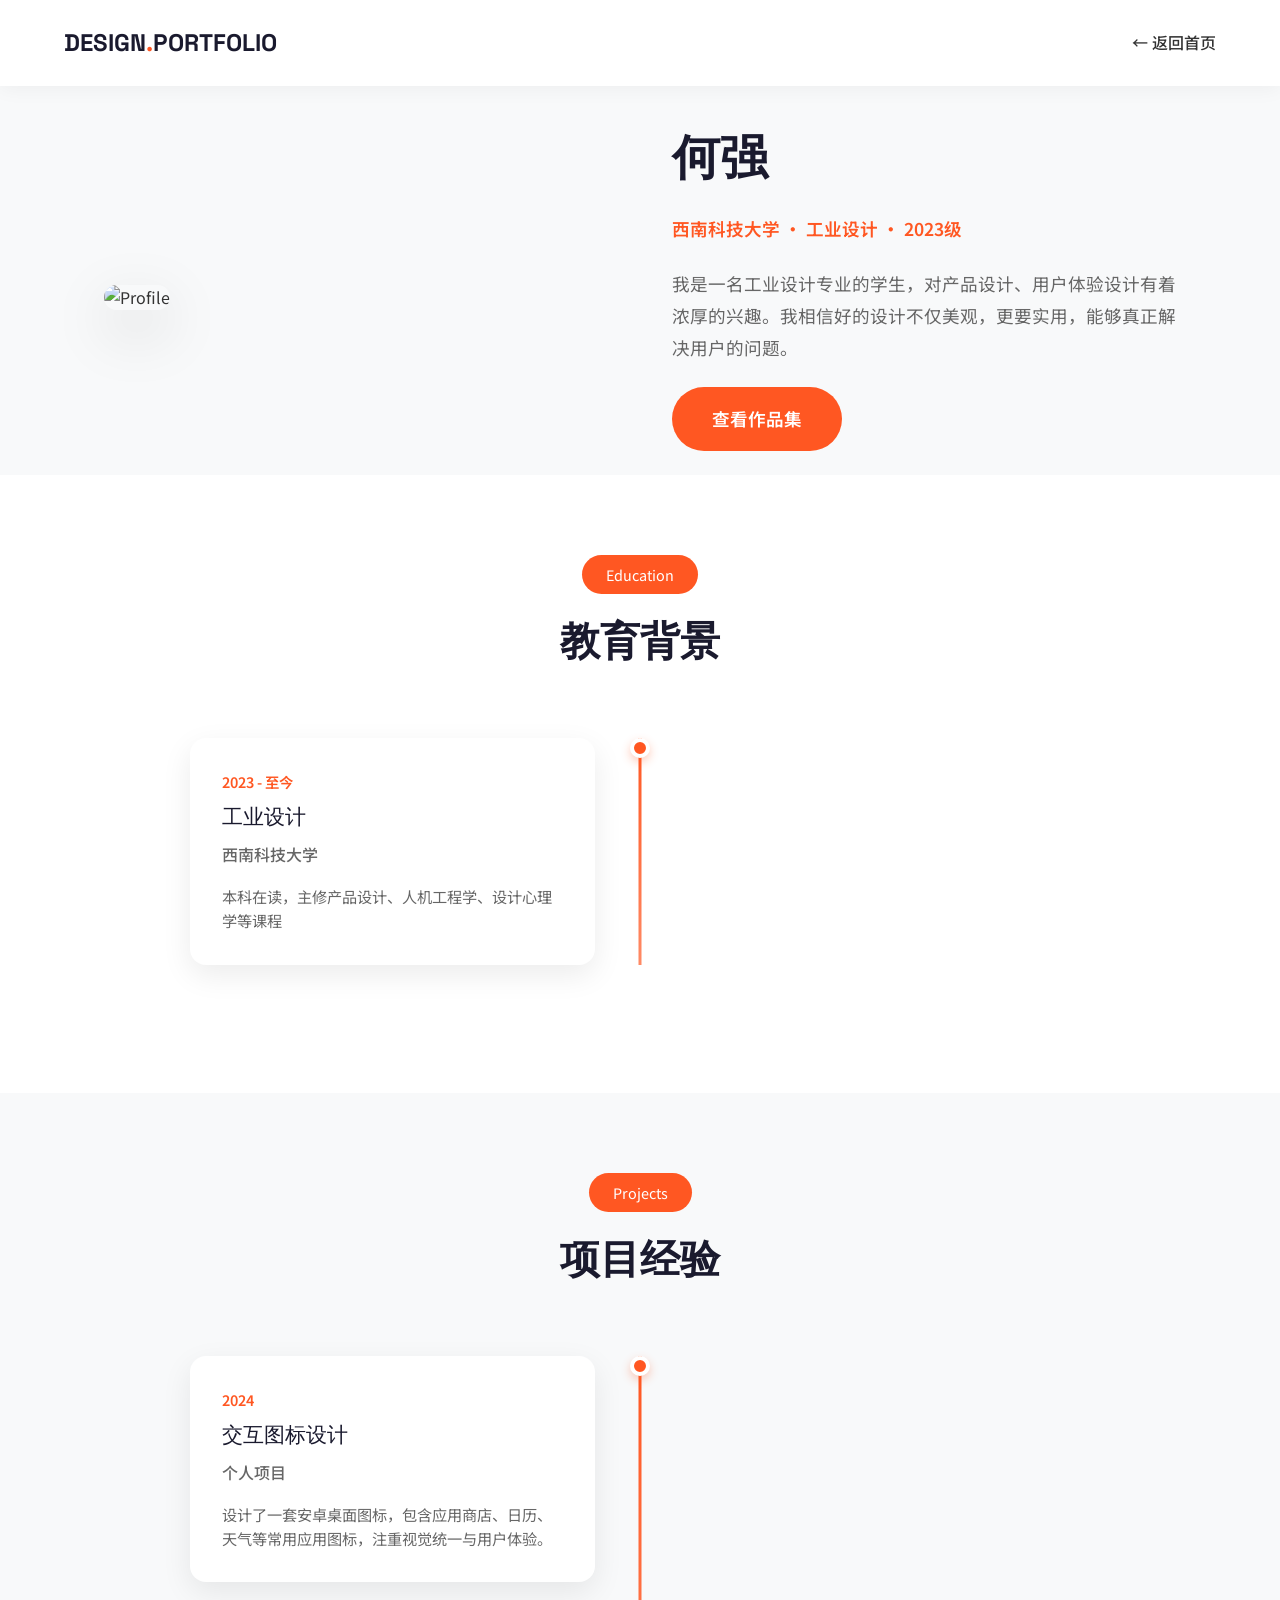
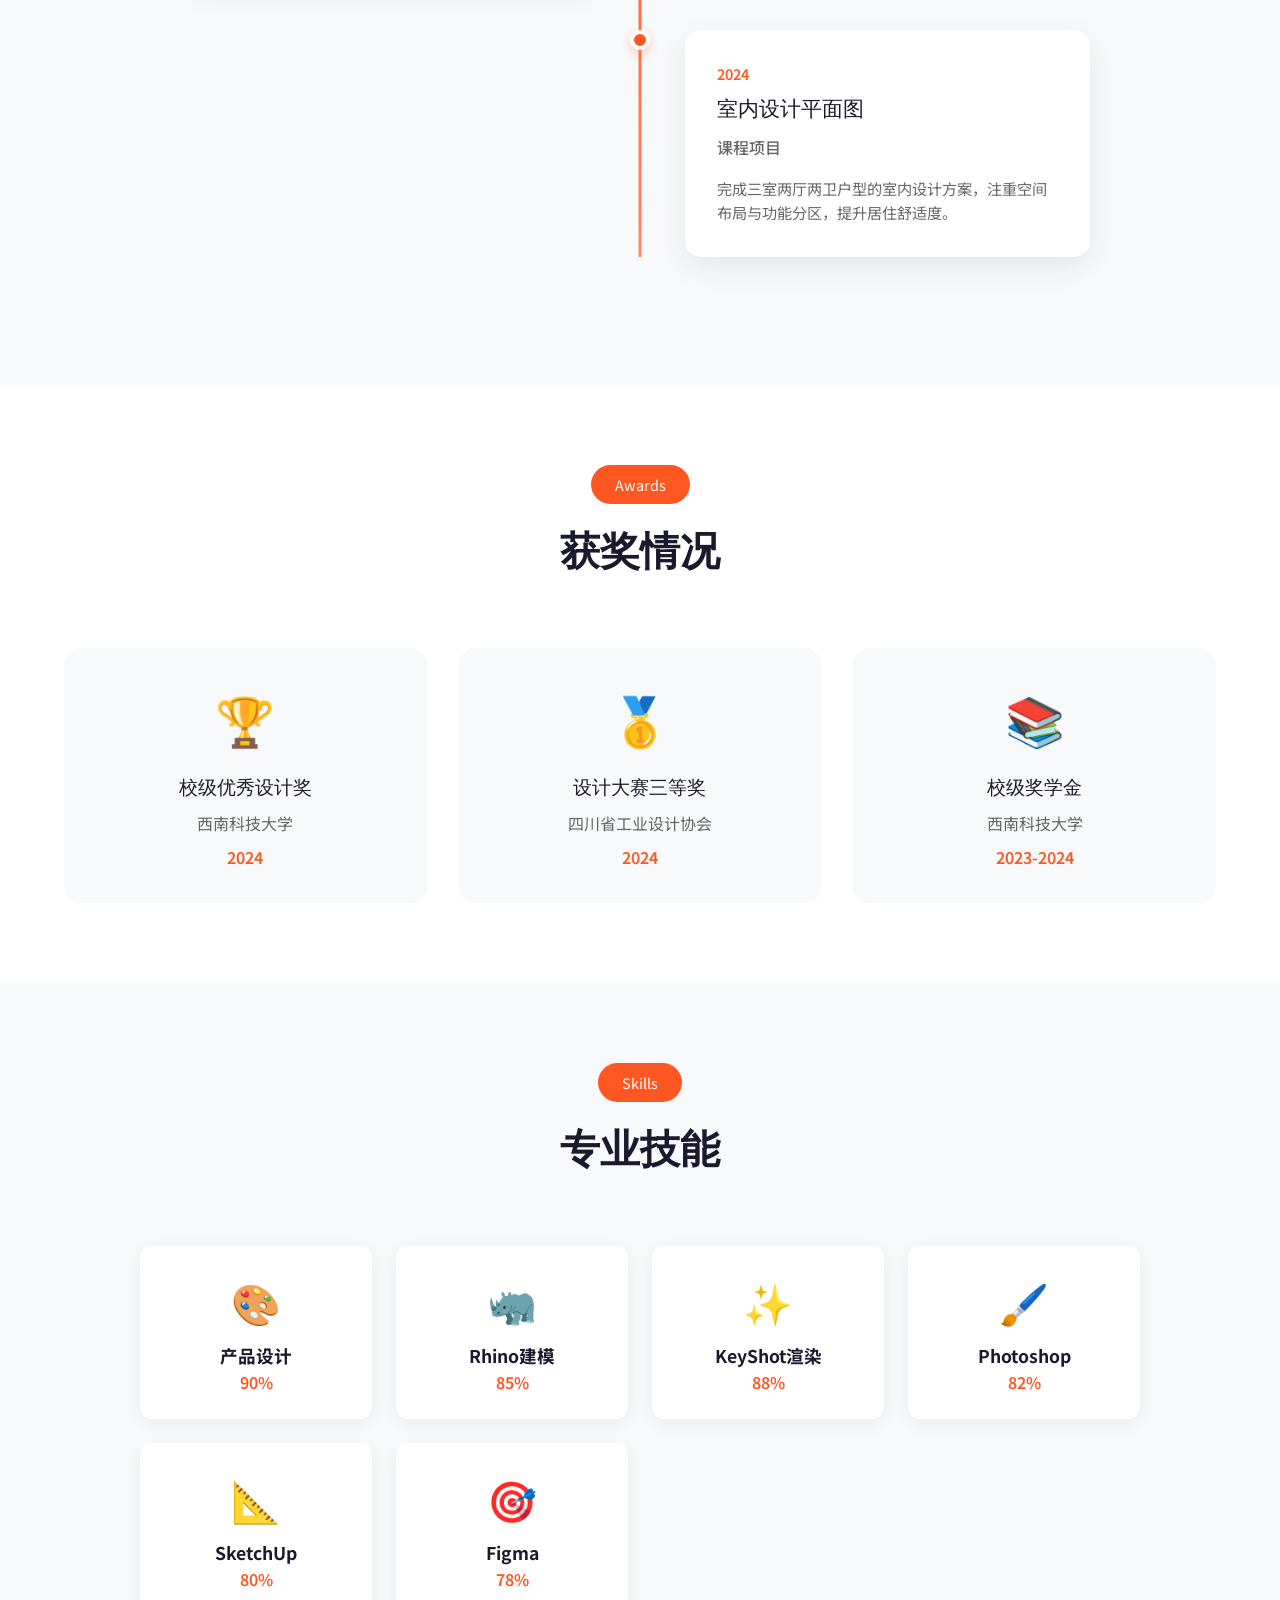
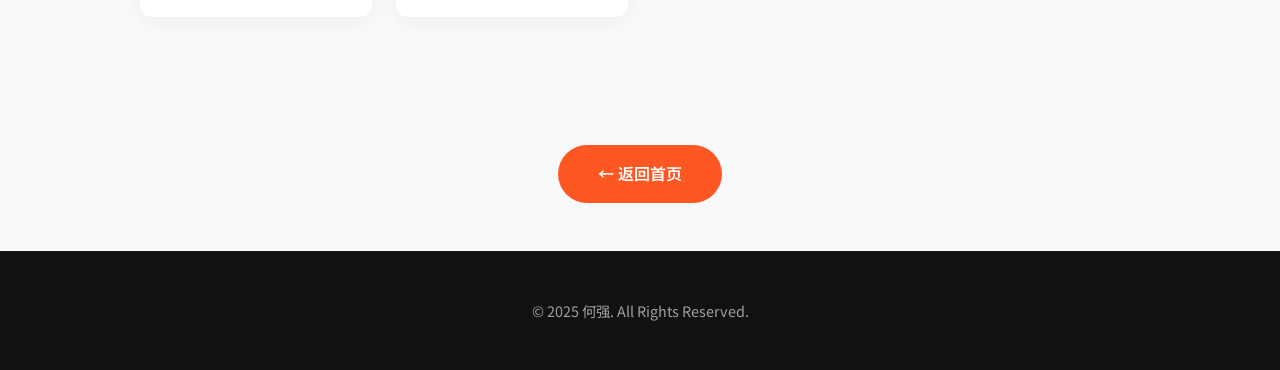
==== heqiang-portfolio/resume.html @ c8d2dbbe "Add files via upload" ====
<!DOCTYPE html>
<html lang="zh-CN">
<head>
    <meta charset="UTF-8">
    <meta name="viewport" content="width=device-width, initial-scale=1.0">
    <title>何强 - 个人简历</title>
    <link href="https://fonts.googleapis.com/css2?family=Noto+Sans+SC:wght@300;400;500;700&family=Space+Grotesk:wght@400;500;600;700&display=swap" rel="stylesheet">
    <style>
        :root{
            --primary:#1a1a2e;
            --secondary:#f8f9fa;
            --accent:#ff5722;
            --text:#333;
            --text-light:#666;
            --white:#fff;
            --border:#e0e0e0;
        }
        *{margin:0;padding:0;box-sizing:border-box;}
        html{scroll-behavior:smooth;}
        body{font-family:Noto Sans SC,sans-serif;color:var(--text);background:var(--white);line-height:1.6;}
        nav{position:fixed;top:0;left:0;right:0;background:rgba(255,255,255,0.98);backdrop-filter:blur(10px);padding:1.5rem 5%;display:flex;justify-content:space-between;align-items:center;z-index:1000;box-shadow:0 2px 20px rgba(0,0,0,0.05);}
        .logo{font-family:Space Grotesk,sans-serif;font-weight:700;font-size:1.5rem;color:var(--primary);}
        .logo span{color:var(--accent);}
        .nav-links{display:flex;gap:2rem;list-style:none;}
        .nav-links a{text-decoration:none;color:var(--text);font-weight:500;transition:color .3s ease;position:relative;}
        .nav-links a::after{content:"";position:absolute;bottom:-5px;left:0;width:0;height:2px;background:var(--accent);transition:width .3s ease;}
        .nav-links a:hover{color:var(--accent);}
        .nav-links a:hover::after{width:100%;}
        .btn{display:inline-block;padding:1rem 2.5rem;background:var(--accent);color:var(--white);text-decoration:none;border-radius:50px;font-weight:600;transition:all .3s ease;border:none;cursor:pointer;}
        .btn:hover{transform:translateY(-3px);box-shadow:0 10px 30px rgba(255,87,34,0.4);}
        .section{padding:5rem 5%;}
        .section-header{text-align:center;margin-bottom:4rem;}
        .section-tag{display:inline-block;background:var(--accent);color:var(--white);padding:.5rem 1.5rem;border-radius:50px;font-size:.9rem;margin-bottom:1rem;}
        .section-title{font-family:Space Grotesk,sans-serif;font-size:2.5rem;color:var(--primary);}
        .hero{padding-top:120px;background:var(--secondary);}
        .hero-content{max-width:1200px;margin:0 auto;padding:0 5%;display:grid;grid-template-columns:1fr 1fr;gap:4rem;align-items:center;}
        .hero-image img{width:100%;border-radius:20px;box-shadow:0 20px 60px rgba(0,0,0,0.15);}
        .hero-text h1{font-family:Space Grotesk,sans-serif;font-size:3rem;color:var(--primary);margin-bottom:1rem;}
        .hero-text p{color:var(--text-light);font-size:1.1rem;line-height:1.8;margin-bottom:1.5rem;}
        .timeline{max-width:900px;margin:0 auto;position:relative;}
        .timeline::before{content:"";position:absolute;left:50%;transform:translateX(-50%);width:3px;height:100%;background:linear-gradient(to bottom,var(--accent),#ff8a65);}
        .timeline-item{display:flex;margin-bottom:3rem;position:relative;}
        .timeline-item:nth-child(odd){flex-direction:row;}
        .timeline-item:nth-child(even){flex-direction:row-reverse;}
        .timeline-content{width:45%;padding:2rem;background:var(--white);border-radius:16px;box-shadow:0 10px 30px rgba(0,0,0,0.08);transition:all .3s ease;}
        .timeline-content:hover{transform:translateY(-5px);box-shadow:0 15px 40px rgba(0,0,0,0.12);}
        .timeline-dot{position:absolute;left:50%;transform:translateX(-50%);width:20px;height:20px;background:var(--accent);border-radius:50%;border:4px solid var(--white);box-shadow:0 4px 10px rgba(255,87,34,0.3);}
        .timeline-year{font-size:.9rem;color:var(--accent);font-weight:600;margin-bottom:.5rem;}
        .timeline-title{font-family:Space Grotesk,sans-serif;font-size:1.3rem;color:var(--primary);margin-bottom:.5rem;}
        .timeline-company{color:var(--text-light);font-weight:500;margin-bottom:1rem;}
        .timeline-desc{color:var(--text-light);font-size:.95rem;}
        .awards-grid{display:grid;grid-template-columns:repeat(auto-fit,minmax(280px,1fr));gap:2rem;max-width:1200px;margin:0 auto;}
        .award-card{padding:2rem;background:var(--secondary);border-radius:16px;text-align:center;transition:all .3s ease;}
        .award-card:hover{transform:translateY(-10px);box-shadow:0 15px 40px rgba(0,0,0,0.1);}
        .award-icon{font-size:3rem;margin-bottom:1rem;}
        .award-title{font-family:Space Grotesk,sans-serif;font-size:1.2rem;color:var(--primary);margin-bottom:.5rem;}
        .award-org{color:var(--text-light);margin-bottom:.5rem;}
        .award-year{color:var(--accent);font-weight:600;}
        .back-btn{text-align:center;padding:3rem 5%;background:var(--secondary);}
        footer{background:#111;color:rgba(255,255,255,0.6);padding:3rem 5%;text-align:center;}
        .copyright{font-size:.9rem;}
        @media (max-width:1024px){
            .hero-content{grid-template-columns:1fr;}
            .timeline::before{left:20px;}
            .timeline-item{flex-direction:row !important;}
            .timeline-content{width:calc(100% - 50px);margin-left:50px;}
            .timeline-dot{left:20px;}
        }
        @media (max-width:768px){
            .nav-links{display:none;}
            .section-title{font-size:2rem;}
        }
    </style>
</head>
<body>
    <nav>
        <div class="logo">DESIGN<span>.</span>PORTFOLIO</div>
        <ul class="nav-links">
            <li><a href="index.html">← 返回首页</a></li>
        </ul>
    </nav>
    
    <div class="hero">
        <div class="hero-content">
            <div class="hero-image">
                <img src="https://s3.bmp.ovh/2026/05/25/KSv9nEZB.jpg" alt="Profile">
            </div>
            <div class="hero-text">
                <h1>何强</h1>
                <p style="color:var(--accent);font-weight:600;">西南科技大学 · 工业设计 · 2023级</p>
                <p>我是一名工业设计专业的学生，对产品设计、用户体验设计有着浓厚的兴趣。我相信好的设计不仅美观，更要实用，能够真正解决用户的问题。</p>
                <p><a href="index.html#works" class="btn">查看作品集</a></p>
            </div>
        </div>
    </div>
    
    <div class="section">
        <div class="section-header">
            <span class="section-tag">Education</span>
            <h2 class="section-title">教育背景</h2>
        </div>
        <div class="timeline">
            <div class="timeline-item">
                <div class="timeline-content">
                    <div class="timeline-year">2023 - 至今</div>
                    <div class="timeline-title">工业设计</div>
                    <div class="timeline-company">西南科技大学</div>
                    <div class="timeline-desc">本科在读，主修产品设计、人机工程学、设计心理学等课程</div>
                </div>
                <div class="timeline-dot"></div>
            </div>
        </div>
    </div>
    
    <div class="section" style="background:var(--secondary);">
        <div class="section-header">
            <span class="section-tag">Projects</span>
            <h2 class="section-title">项目经验</h2>
        </div>
        <div class="timeline">
            <div class="timeline-item">
                <div class="timeline-content">
                    <div class="timeline-year">2024</div>
                    <div class="timeline-title">交互图标设计</div>
                    <div class="timeline-company">个人项目</div>
                    <div class="timeline-desc">设计了一套安卓桌面图标，包含应用商店、日历、天气等常用应用图标，注重视觉统一与用户体验。</div>
                </div>
                <div class="timeline-dot"></div>
            </div>
            <div class="timeline-item">
                <div class="timeline-content">
                    <div class="timeline-year">2024</div>
                    <div class="timeline-title">室内设计平面图</div>
                    <div class="timeline-company">课程项目</div>
                    <div class="timeline-desc">完成三室两厅两卫户型的室内设计方案，注重空间布局与功能分区，提升居住舒适度。</div>
                </div>
                <div class="timeline-dot"></div>
            </div>
        </div>
    </div>
    
    <div class="section">
        <div class="section-header">
            <span class="section-tag">Awards</span>
            <h2 class="section-title">获奖情况</h2>
        </div>
        <div class="awards-grid">
            <div class="award-card">
                <div class="award-icon">🏆</div>
                <div class="award-title">校级优秀设计奖</div>
                <div class="award-org">西南科技大学</div>
                <div class="award-year">2024</div>
            </div>
            <div class="award-card">
                <div class="award-icon">🥇</div>
                <div class="award-title">设计大赛三等奖</div>
                <div class="award-org">四川省工业设计协会</div>
                <div class="award-year">2024</div>
            </div>
            <div class="award-card">
                <div class="award-icon">📚</div>
                <div class="award-title">校级奖学金</div>
                <div class="award-org">西南科技大学</div>
                <div class="award-year">2023-2024</div>
            </div>
        </div>
    </div>
    
    <div class="section" style="background:var(--secondary);">
        <div class="section-header">
            <span class="section-tag">Skills</span>
            <h2 class="section-title">专业技能</h2>
        </div>
        <div style="display:grid;grid-template-columns:repeat(auto-fit,minmax(200px,1fr));gap:1.5rem;max-width:1000px;margin:0 auto;">
            <div style="padding:1.5rem;background:var(--white);border-radius:12px;text-align:center;box-shadow:0 5px 20px rgba(0,0,0,0.05);">
                <div style="font-size:2.5rem;margin-bottom:.5rem;">🎨</div>
                <h3 style="font-size:1.1rem;color:var(--primary);">产品设计</h3>
                <p style="color:var(--accent);font-weight:600;">90%</p>
            </div>
            <div style="padding:1.5rem;background:var(--white);border-radius:12px;text-align:center;box-shadow:0 5px 20px rgba(0,0,0,0.05);">
                <div style="font-size:2.5rem;margin-bottom:.5rem;">🦏</div>
                <h3 style="font-size:1.1rem;color:var(--primary);">Rhino建模</h3>
                <p style="color:var(--accent);font-weight:600;">85%</p>
            </div>
            <div style="padding:1.5rem;background:var(--white);border-radius:12px;text-align:center;box-shadow:0 5px 20px rgba(0,0,0,0.05);">
                <div style="font-size:2.5rem;margin-bottom:.5rem;">✨</div>
                <h3 style="font-size:1.1rem;color:var(--primary);">KeyShot渲染</h3>
                <p style="color:var(--accent);font-weight:600;">88%</p>
            </div>
            <div style="padding:1.5rem;background:var(--white);border-radius:12px;text-align:center;box-shadow:0 5px 20px rgba(0,0,0,0.05);">
                <div style="font-size:2.5rem;margin-bottom:.5rem;">🖌️</div>
                <h3 style="font-size:1.1rem;color:var(--primary);">Photoshop</h3>
                <p style="color:var(--accent);font-weight:600;">82%</p>
            </div>
            <div style="padding:1.5rem;background:var(--white);border-radius:12px;text-align:center;box-shadow:0 5px 20px rgba(0,0,0,0.05);">
                <div style="font-size:2.5rem;margin-bottom:.5rem;">📐</div>
                <h3 style="font-size:1.1rem;color:var(--primary);">SketchUp</h3>
                <p style="color:var(--accent);font-weight:600;">80%</p>
            </div>
            <div style="padding:1.5rem;background:var(--white);border-radius:12px;text-align:center;box-shadow:0 5px 20px rgba(0,0,0,0.05);">
                <div style="font-size:2.5rem;margin-bottom:.5rem;">🎯</div>
                <h3 style="font-size:1.1rem;color:var(--primary);">Figma</h3>
                <p style="color:var(--accent);font-weight:600;">78%</p>
            </div>
        </div>
    </div>
    
    <div class="back-btn">
        <a href="index.html" class="btn">← 返回首页</a>
    </div>
    
    <footer>
        <div class="copyright">© 2025 何强. All Rights Reserved.</div>
    </footer>
</body>
</html>
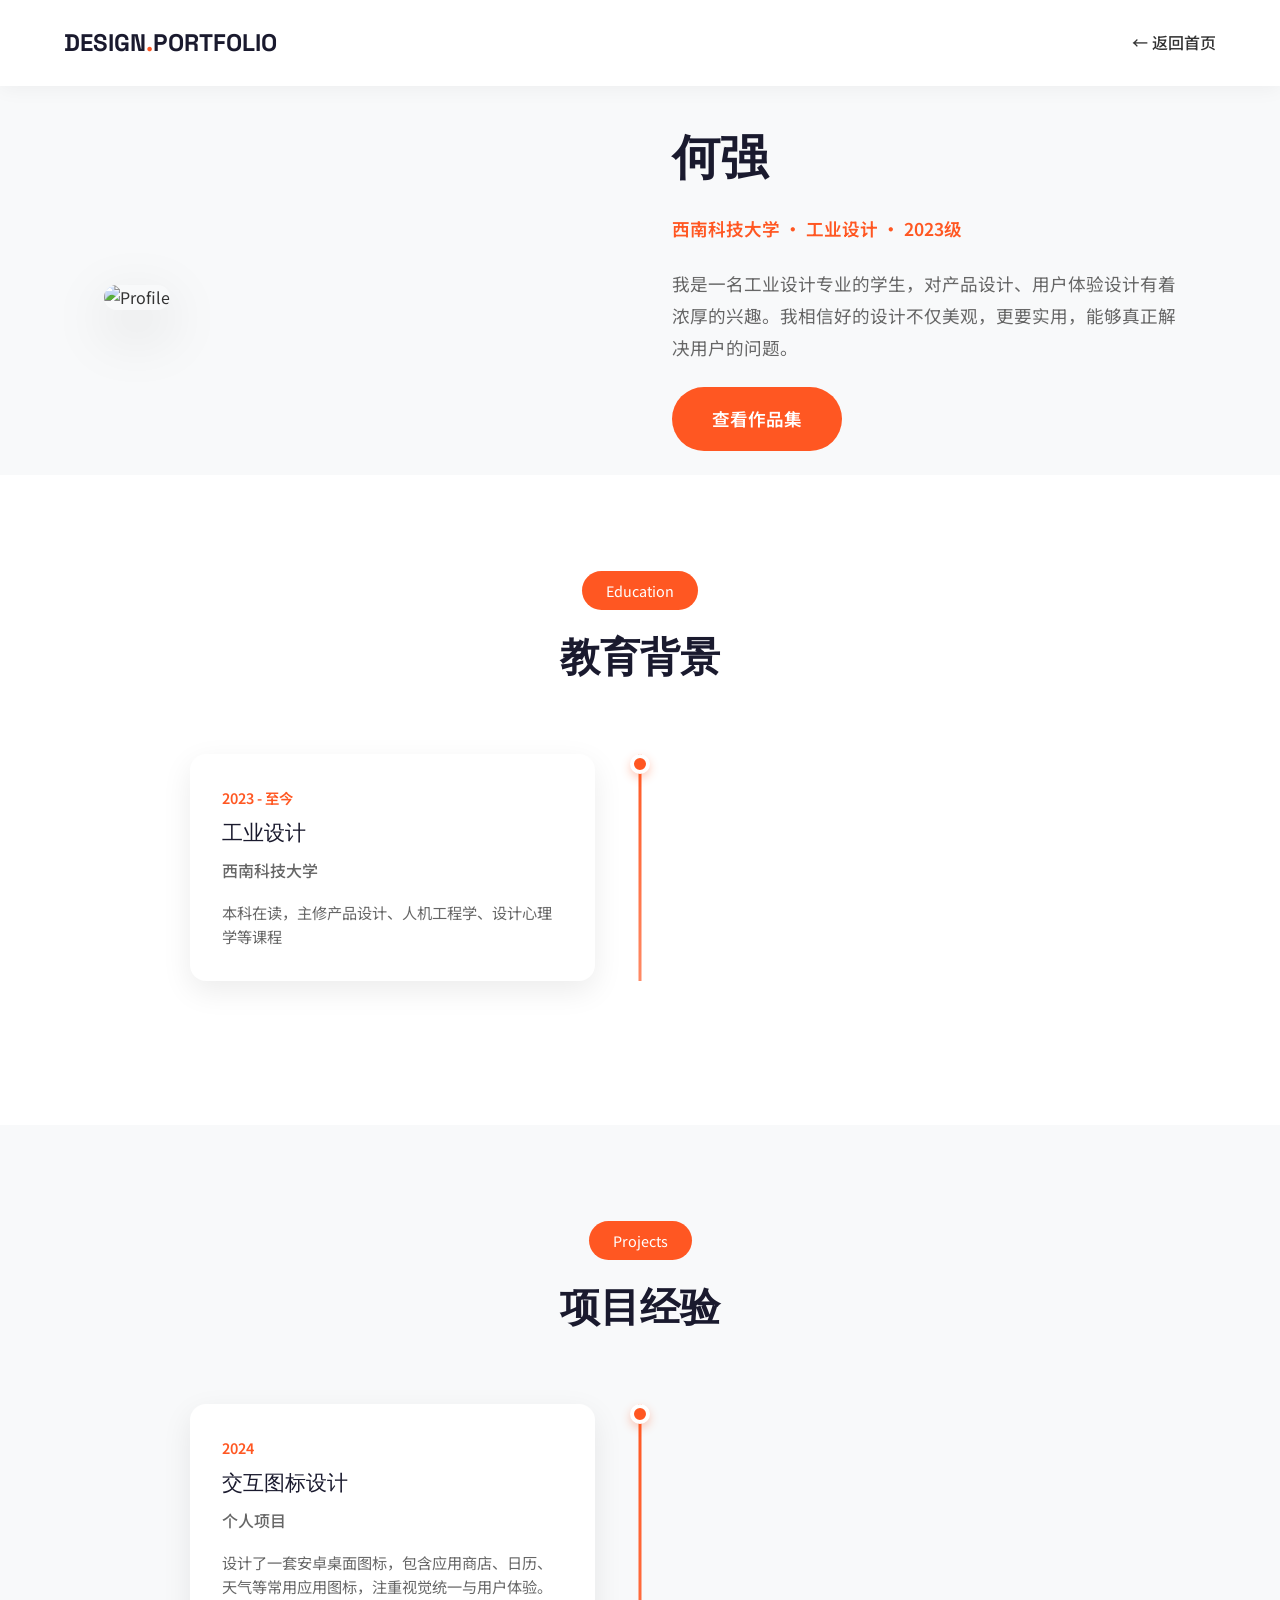
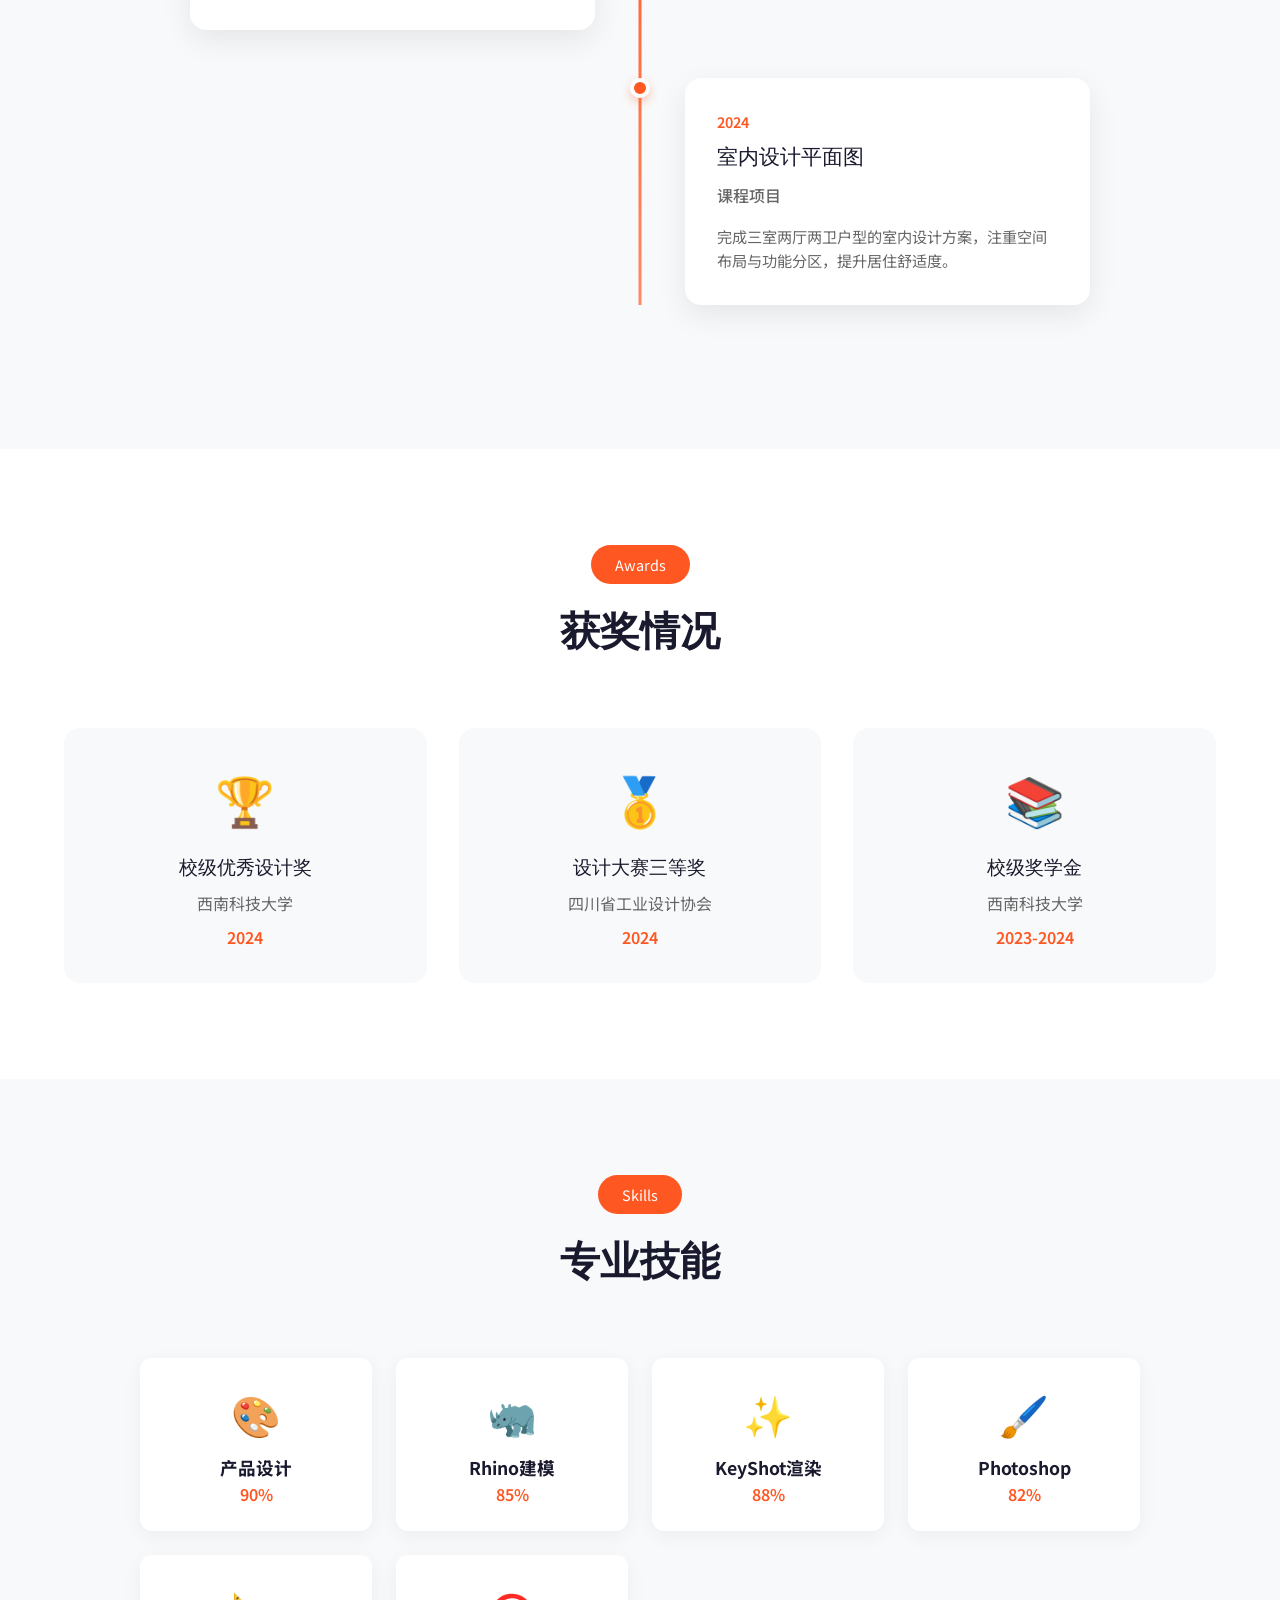
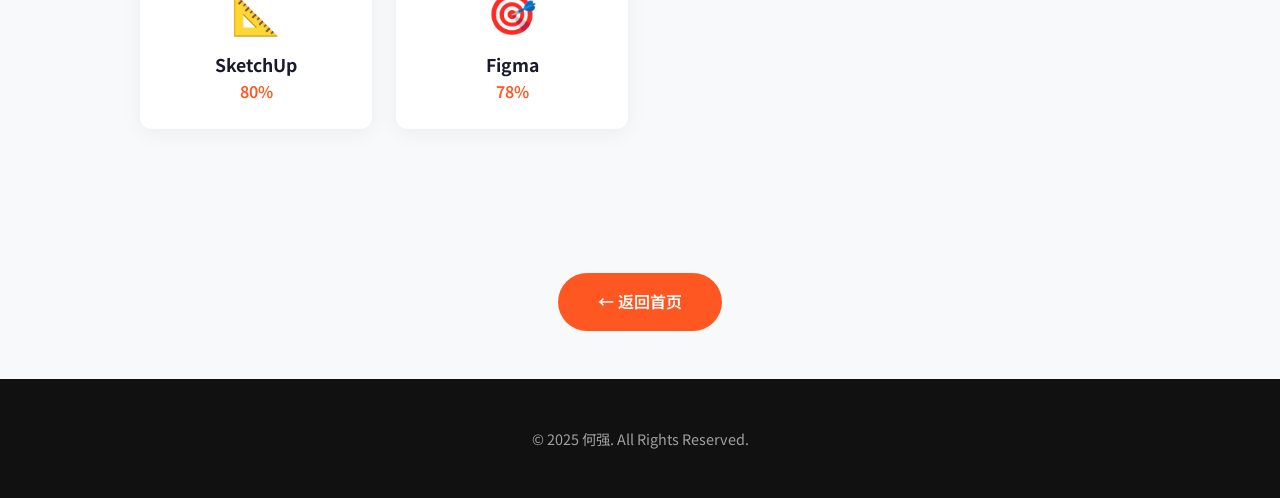
==== commit 896753d9: "Add files via upload" ====
--- a/heqiang-portfolio/resume.html
+++ b/heqiang-portfolio/resume.html
@@ -5,72 +5,7 @@
     <meta name="viewport" content="width=device-width, initial-scale=1.0">
     <title>何强 - 个人简历</title>
     <link href="https://fonts.googleapis.com/css2?family=Noto+Sans+SC:wght@300;400;500;700&family=Space+Grotesk:wght@400;500;600;700&display=swap" rel="stylesheet">
-    <style>
-        :root{
-            --primary:#1a1a2e;
-            --secondary:#f8f9fa;
-            --accent:#ff5722;
-            --text:#333;
-            --text-light:#666;
-            --white:#fff;
-            --border:#e0e0e0;
-        }
-        *{margin:0;padding:0;box-sizing:border-box;}
-        html{scroll-behavior:smooth;}
-        body{font-family:Noto Sans SC,sans-serif;color:var(--text);background:var(--white);line-height:1.6;}
-        nav{position:fixed;top:0;left:0;right:0;background:rgba(255,255,255,0.98);backdrop-filter:blur(10px);padding:1.5rem 5%;display:flex;justify-content:space-between;align-items:center;z-index:1000;box-shadow:0 2px 20px rgba(0,0,0,0.05);}
-        .logo{font-family:Space Grotesk,sans-serif;font-weight:700;font-size:1.5rem;color:var(--primary);}
-        .logo span{color:var(--accent);}
-        .nav-links{display:flex;gap:2rem;list-style:none;}
-        .nav-links a{text-decoration:none;color:var(--text);font-weight:500;transition:color .3s ease;position:relative;}
-        .nav-links a::after{content:"";position:absolute;bottom:-5px;left:0;width:0;height:2px;background:var(--accent);transition:width .3s ease;}
-        .nav-links a:hover{color:var(--accent);}
-        .nav-links a:hover::after{width:100%;}
-        .btn{display:inline-block;padding:1rem 2.5rem;background:var(--accent);color:var(--white);text-decoration:none;border-radius:50px;font-weight:600;transition:all .3s ease;border:none;cursor:pointer;}
-        .btn:hover{transform:translateY(-3px);box-shadow:0 10px 30px rgba(255,87,34,0.4);}
-        .section{padding:5rem 5%;}
-        .section-header{text-align:center;margin-bottom:4rem;}
-        .section-tag{display:inline-block;background:var(--accent);color:var(--white);padding:.5rem 1.5rem;border-radius:50px;font-size:.9rem;margin-bottom:1rem;}
-        .section-title{font-family:Space Grotesk,sans-serif;font-size:2.5rem;color:var(--primary);}
-        .hero{padding-top:120px;background:var(--secondary);}
-        .hero-content{max-width:1200px;margin:0 auto;padding:0 5%;display:grid;grid-template-columns:1fr 1fr;gap:4rem;align-items:center;}
-        .hero-image img{width:100%;border-radius:20px;box-shadow:0 20px 60px rgba(0,0,0,0.15);}
-        .hero-text h1{font-family:Space Grotesk,sans-serif;font-size:3rem;color:var(--primary);margin-bottom:1rem;}
-        .hero-text p{color:var(--text-light);font-size:1.1rem;line-height:1.8;margin-bottom:1.5rem;}
-        .timeline{max-width:900px;margin:0 auto;position:relative;}
-        .timeline::before{content:"";position:absolute;left:50%;transform:translateX(-50%);width:3px;height:100%;background:linear-gradient(to bottom,var(--accent),#ff8a65);}
-        .timeline-item{display:flex;margin-bottom:3rem;position:relative;}
-        .timeline-item:nth-child(odd){flex-direction:row;}
-        .timeline-item:nth-child(even){flex-direction:row-reverse;}
-        .timeline-content{width:45%;padding:2rem;background:var(--white);border-radius:16px;box-shadow:0 10px 30px rgba(0,0,0,0.08);transition:all .3s ease;}
-        .timeline-content:hover{transform:translateY(-5px);box-shadow:0 15px 40px rgba(0,0,0,0.12);}
-        .timeline-dot{position:absolute;left:50%;transform:translateX(-50%);width:20px;height:20px;background:var(--accent);border-radius:50%;border:4px solid var(--white);box-shadow:0 4px 10px rgba(255,87,34,0.3);}
-        .timeline-year{font-size:.9rem;color:var(--accent);font-weight:600;margin-bottom:.5rem;}
-        .timeline-title{font-family:Space Grotesk,sans-serif;font-size:1.3rem;color:var(--primary);margin-bottom:.5rem;}
-        .timeline-company{color:var(--text-light);font-weight:500;margin-bottom:1rem;}
-        .timeline-desc{color:var(--text-light);font-size:.95rem;}
-        .awards-grid{display:grid;grid-template-columns:repeat(auto-fit,minmax(280px,1fr));gap:2rem;max-width:1200px;margin:0 auto;}
-        .award-card{padding:2rem;background:var(--secondary);border-radius:16px;text-align:center;transition:all .3s ease;}
-        .award-card:hover{transform:translateY(-10px);box-shadow:0 15px 40px rgba(0,0,0,0.1);}
-        .award-icon{font-size:3rem;margin-bottom:1rem;}
-        .award-title{font-family:Space Grotesk,sans-serif;font-size:1.2rem;color:var(--primary);margin-bottom:.5rem;}
-        .award-org{color:var(--text-light);margin-bottom:.5rem;}
-        .award-year{color:var(--accent);font-weight:600;}
-        .back-btn{text-align:center;padding:3rem 5%;background:var(--secondary);}
-        footer{background:#111;color:rgba(255,255,255,0.6);padding:3rem 5%;text-align:center;}
-        .copyright{font-size:.9rem;}
-        @media (max-width:1024px){
-            .hero-content{grid-template-columns:1fr;}
-            .timeline::before{left:20px;}
-            .timeline-item{flex-direction:row !important;}
-            .timeline-content{width:calc(100% - 50px);margin-left:50px;}
-            .timeline-dot{left:20px;}
-        }
-        @media (max-width:768px){
-            .nav-links{display:none;}
-            .section-title{font-size:2rem;}
-        }
-    </style>
+    <link rel="stylesheet" href="css/style.css">
 </head>
 <body>
     <nav>
--- a/heqiang-portfolio/css/style.css
+++ b/heqiang-portfolio/css/style.css
@@ -0,0 +1,125 @@
+:root{
+    --primary:#1a1a2e;
+    --secondary:#f8f9fa;
+    --accent:#ff5722;
+    --text:#333;
+    --text-light:#666;
+    --white:#fff;
+    --border:#e0e0e0;
+}
+*{margin:0;padding:0;box-sizing:border-box;}
+html{scroll-behavior:smooth;}
+body{font-family:Noto Sans SC,sans-serif;color:var(--text);background:var(--white);line-height:1.6;}
+nav{position:fixed;top:0;left:0;right:0;background:rgba(255,255,255,0.98);backdrop-filter:blur(10px);padding:1.5rem 5%;display:flex;justify-content:space-between;align-items:center;z-index:1000;box-shadow:0 2px 20px rgba(0,0,0,0.05);}
+.logo{font-family:Space Grotesk,sans-serif;font-weight:700;font-size:1.5rem;color:var(--primary);}
+.logo span{color:var(--accent);}
+.nav-links{display:flex;gap:2rem;list-style:none;}
+.nav-links a{text-decoration:none;color:var(--text);font-weight:500;transition:color .3s ease;position:relative;}
+.nav-links a::after{content:"";position:absolute;bottom:-5px;left:0;width:0;height:2px;background:var(--accent);transition:width .3s ease;}
+.nav-links a:hover{color:var(--accent);}
+.nav-links a:hover::after{width:100%;}
+.btn{display:inline-block;padding:1rem 2.5rem;background:var(--accent);color:var(--white);text-decoration:none;border-radius:50px;font-weight:600;transition:all .3s ease;border:none;cursor:pointer;}
+.btn:hover{transform:translateY(-3px);box-shadow:0 10px 30px rgba(255,87,34,0.4);}
+section,.section{padding:6rem 5%;}
+.section-header{text-align:center;margin-bottom:4rem;}
+.section-tag{display:inline-block;background:var(--accent);color:var(--white);padding:.5rem 1.5rem;border-radius:50px;font-size:.9rem;margin-bottom:1rem;}
+.section-title{font-family:Space Grotesk,sans-serif;font-size:2.5rem;font-weight:700;color:var(--primary);}
+.about{background:var(--secondary);}
+.about-grid{display:grid;grid-template-columns:1fr 1fr;gap:4rem;align-items:center;max-width:1200px;margin:0 auto;}
+.about-text p{font-size:1.1rem;color:var(--text-light);margin-bottom:1.5rem;line-height:1.8;}
+.about-image img{width:100%;border-radius:20px;box-shadow:0 20px 60px rgba(0,0,0,0.15);transition:transform .5s ease;}
+.about-image:hover img{transform:scale(1.02);}
+.skills-grid{display:grid;grid-template-columns:repeat(3,1fr);gap:2rem;max-width:1200px;margin:0 auto;}
+.skill-card{background:var(--secondary);padding:2.5rem;border-radius:16px;text-align:center;transition:all .3s ease;cursor:pointer;}
+.skill-card:hover{transform:translateY(-10px);box-shadow:0 20px 40px rgba(0,0,0,0.1);}
+.skill-icon{font-size:3rem;margin-bottom:1rem;transition:transform .3s ease;}
+.skill-card:hover .skill-icon{transform:scale(1.2);}
+.skill-title{font-weight:600;margin-bottom:1rem;color:var(--primary);}
+.skill-bar{height:8px;background:var(--border);border-radius:4px;overflow:hidden;}
+.skill-progress{height:100%;background:linear-gradient(90deg,var(--accent) 0%,#ff8a65 100%);border-radius:4px;width:0;transition:width 1s ease;}
+.works{background:var(--secondary);}
+.works-grid{display:grid;grid-template-columns:repeat(2,1fr);gap:2rem;max-width:1200px;margin:0 auto;}
+.work-card{background:var(--white);border-radius:16px;overflow:hidden;box-shadow:0 10px 30px rgba(0,0,0,0.08);transition:all .3s ease;}
+.work-card:hover{transform:translateY(-10px);box-shadow:0 20px 50px rgba(0,0,0,0.15);}
+.work-image{position:relative;height:250px;overflow:hidden;}
+.work-image img{width:100%;height:100%;object-fit:cover;transition:transform .5s ease;}
+.work-card:hover .work-image img{transform:scale(1.1);}
+.work-overlay{position:absolute;top:0;left:0;width:100%;height:100%;background:rgba(255,87,34,0.9);display:flex;align-items:center;justify-content:center;opacity:0;transition:opacity .3s ease;}
+.work-card:hover .work-overlay{opacity:1;}
+.work-overlay span{color:var(--white);font-weight:600;font-size:1.1rem;}
+.work-info{padding:1.5rem;}
+.work-category{color:var(--accent);font-size:.85rem;font-weight:600;text-transform:uppercase;letter-spacing:1px;margin-bottom:.5rem;}
+.work-title{font-family:Space Grotesk,sans-serif;font-size:1.3rem;margin-bottom:.5rem;color:var(--primary);}
+.work-desc{color:var(--text-light);font-size:.95rem;}
+.contact{background:var(--primary);color:var(--white);}
+.contact .section-title{color:var(--white);}
+.contact-content{max-width:800px;margin:0 auto;}
+.contact-item{display:flex;align-items:center;margin-bottom:1.5rem;padding:1rem;background:rgba(255,255,255,0.05);border-radius:8px;transition:all .3s ease;}
+.contact-item:hover{background:rgba(255,255,255,0.1);transform:translateX(10px);}
+.contact-icon{width:50px;height:50px;background:rgba(255,87,34,0.2);display:flex;align-items:center;justify-content:center;margin-right:1rem;font-size:1.2rem;border-radius:8px;transition:all .3s ease;}
+.contact-item:hover .contact-icon{background:var(--accent);transform:scale(1.1);}
+.contact-text{color:rgba(255,255,255,0.9);}
+.contact-text strong{display:block;margin-bottom:.3rem;}
+footer{background:#111;color:rgba(255,255,255,0.6);padding:3rem 5%;text-align:center;}
+.copyright{font-size:.9rem;}
+.banner-container{position:relative;height:100vh;overflow:hidden;}
+.banner-slide{position:absolute;top:0;left:0;width:100%;height:100%;opacity:0;transition:opacity 1s ease;display:flex;align-items:center;justify-content:center;}
+.banner-slide.active{opacity:1;}
+.banner-slide img{position:absolute;top:0;left:0;width:100%;height:100%;object-fit:cover;}
+.banner-overlay{position:absolute;top:0;left:0;width:100%;height:100%;background:linear-gradient(135deg,rgba(26,26,46,0.85) 0%,rgba(118,75,162,0.75) 100%);}
+.banner-content{position:relative;z-index:1;color:white;text-align:center;padding:0 5%;animation:fadeInUp .8s ease;}
+@keyframes fadeInUp{from{opacity:0;transform:translateY(30px);}to{opacity:1;transform:translateY(0);}}
+.banner-content h1{font-family:Space Grotesk,sans-serif;font-size:4rem;margin-bottom:1rem;}
+.banner-content h2{font-size:2rem;margin-bottom:.5rem;opacity:.9;}
+.banner-content p{font-size:1.3rem;opacity:.8;margin-bottom:2rem;}
+.banner-dots{position:absolute;bottom:2rem;left:50%;transform:translateX(-50%);display:flex;gap:.8rem;z-index:10;}
+.banner-dot{width:12px;height:12px;border-radius:50%;background:rgba(255,255,255,0.5);cursor:pointer;transition:all .3s ease;}
+.banner-dot.active{background:white;transform:scale(1.3);}
+.banner-arrows{position:absolute;top:50%;transform:translateY(-50%);width:100%;display:flex;justify-content:space-between;padding:0 2rem;z-index:10;}
+.banner-arrow{width:50px;height:50px;background:rgba(255,255,255,0.2);border:none;border-radius:50%;color:white;font-size:1.5rem;cursor:pointer;transition:all .3s ease;}
+.banner-arrow:hover{background:var(--accent);transform:scale(1.1);}
+.hero{padding-top:120px;background:var(--secondary);}
+.hero-content{max-width:1200px;margin:0 auto;padding:0 5%;display:grid;grid-template-columns:1fr 1fr;gap:4rem;align-items:center;}
+.hero-image img{width:100%;border-radius:20px;box-shadow:0 20px 60px rgba(0,0,0,0.15);}
+.hero-text h1{font-family:Space Grotesk,sans-serif;font-size:3rem;color:var(--primary);margin-bottom:1rem;}
+.hero-text p{color:var(--text-light);font-size:1.1rem;line-height:1.8;margin-bottom:1.5rem;}
+.timeline{max-width:900px;margin:0 auto;position:relative;}
+.timeline::before{content:"";position:absolute;left:50%;transform:translateX(-50%);width:3px;height:100%;background:linear-gradient(to bottom,var(--accent),#ff8a65);}
+.timeline-item{display:flex;margin-bottom:3rem;position:relative;}
+.timeline-item:nth-child(odd){flex-direction:row;}
+.timeline-item:nth-child(even){flex-direction:row-reverse;}
+.timeline-content{width:45%;padding:2rem;background:var(--white);border-radius:16px;box-shadow:0 10px 30px rgba(0,0,0,0.08);transition:all .3s ease;}
+.timeline-content:hover{transform:translateY(-5px);box-shadow:0 15px 40px rgba(0,0,0,0.12);}
+.timeline-dot{position:absolute;left:50%;transform:translateX(-50%);width:20px;height:20px;background:var(--accent);border-radius:50%;border:4px solid var(--white);box-shadow:0 4px 10px rgba(255,87,34,0.3);}
+.timeline-year{font-size:.9rem;color:var(--accent);font-weight:600;margin-bottom:.5rem;}
+.timeline-title{font-family:Space Grotesk,sans-serif;font-size:1.3rem;color:var(--primary);margin-bottom:.5rem;}
+.timeline-company{color:var(--text-light);font-weight:500;margin-bottom:1rem;}
+.timeline-desc{color:var(--text-light);font-size:.95rem;}
+.awards-grid{display:grid;grid-template-columns:repeat(auto-fit,minmax(280px,1fr));gap:2rem;max-width:1200px;margin:0 auto;}
+.award-card{padding:2rem;background:var(--secondary);border-radius:16px;text-align:center;transition:all .3s ease;}
+.award-card:hover{transform:translateY(-10px);box-shadow:0 15px 40px rgba(0,0,0,0.1);}
+.award-icon{font-size:3rem;margin-bottom:1rem;}
+.award-title{font-family:Space Grotesk,sans-serif;font-size:1.2rem;color:var(--primary);margin-bottom:.5rem;}
+.award-org{color:var(--text-light);margin-bottom:.5rem;}
+.award-year{color:var(--accent);font-weight:600;}
+.back-btn{text-align:center;padding:3rem 5%;background:var(--secondary);}
+.content-section{max-width:900px;margin:0 auto;}
+.content-section p{font-size:1.1rem;color:var(--text);line-height:2;margin-bottom:2rem;}
+.gallery{display:grid;grid-template-columns:repeat(auto-fit,minmax(300px,1fr));gap:2rem;max-width:1200px;margin:0 auto;}
+.gallery-item{border-radius:12px;overflow:hidden;box-shadow:0 10px 30px rgba(0,0,0,0.08);transition:transform .3s ease;}
+.gallery-item:hover{transform:scale(1.02);}
+.gallery-item img{width:100%;height:300px;object-fit:cover;}
+.hero-text .category{display:inline-block;background:var(--accent);color:var(--white);padding:.5rem 1.5rem;border-radius:50px;margin-bottom:1rem;}
+@media (max-width:1024px){
+    .about-grid,.skills-grid,.works-grid,.hero-content,.gallery{grid-template-columns:1fr;}
+    .timeline::before{left:20px;}
+    .timeline-item{flex-direction:row !important;}
+    .timeline-content{width:calc(100% - 50px);margin-left:50px;}
+    .timeline-dot{left:20px;}
+    .hero-text h1{font-size:2rem;}
+}
+@media (max-width:768px){
+    .nav-links{display:none;}
+    .banner-content h1{font-size:2.5rem;}
+    .section-title{font-size:2rem;}
+}
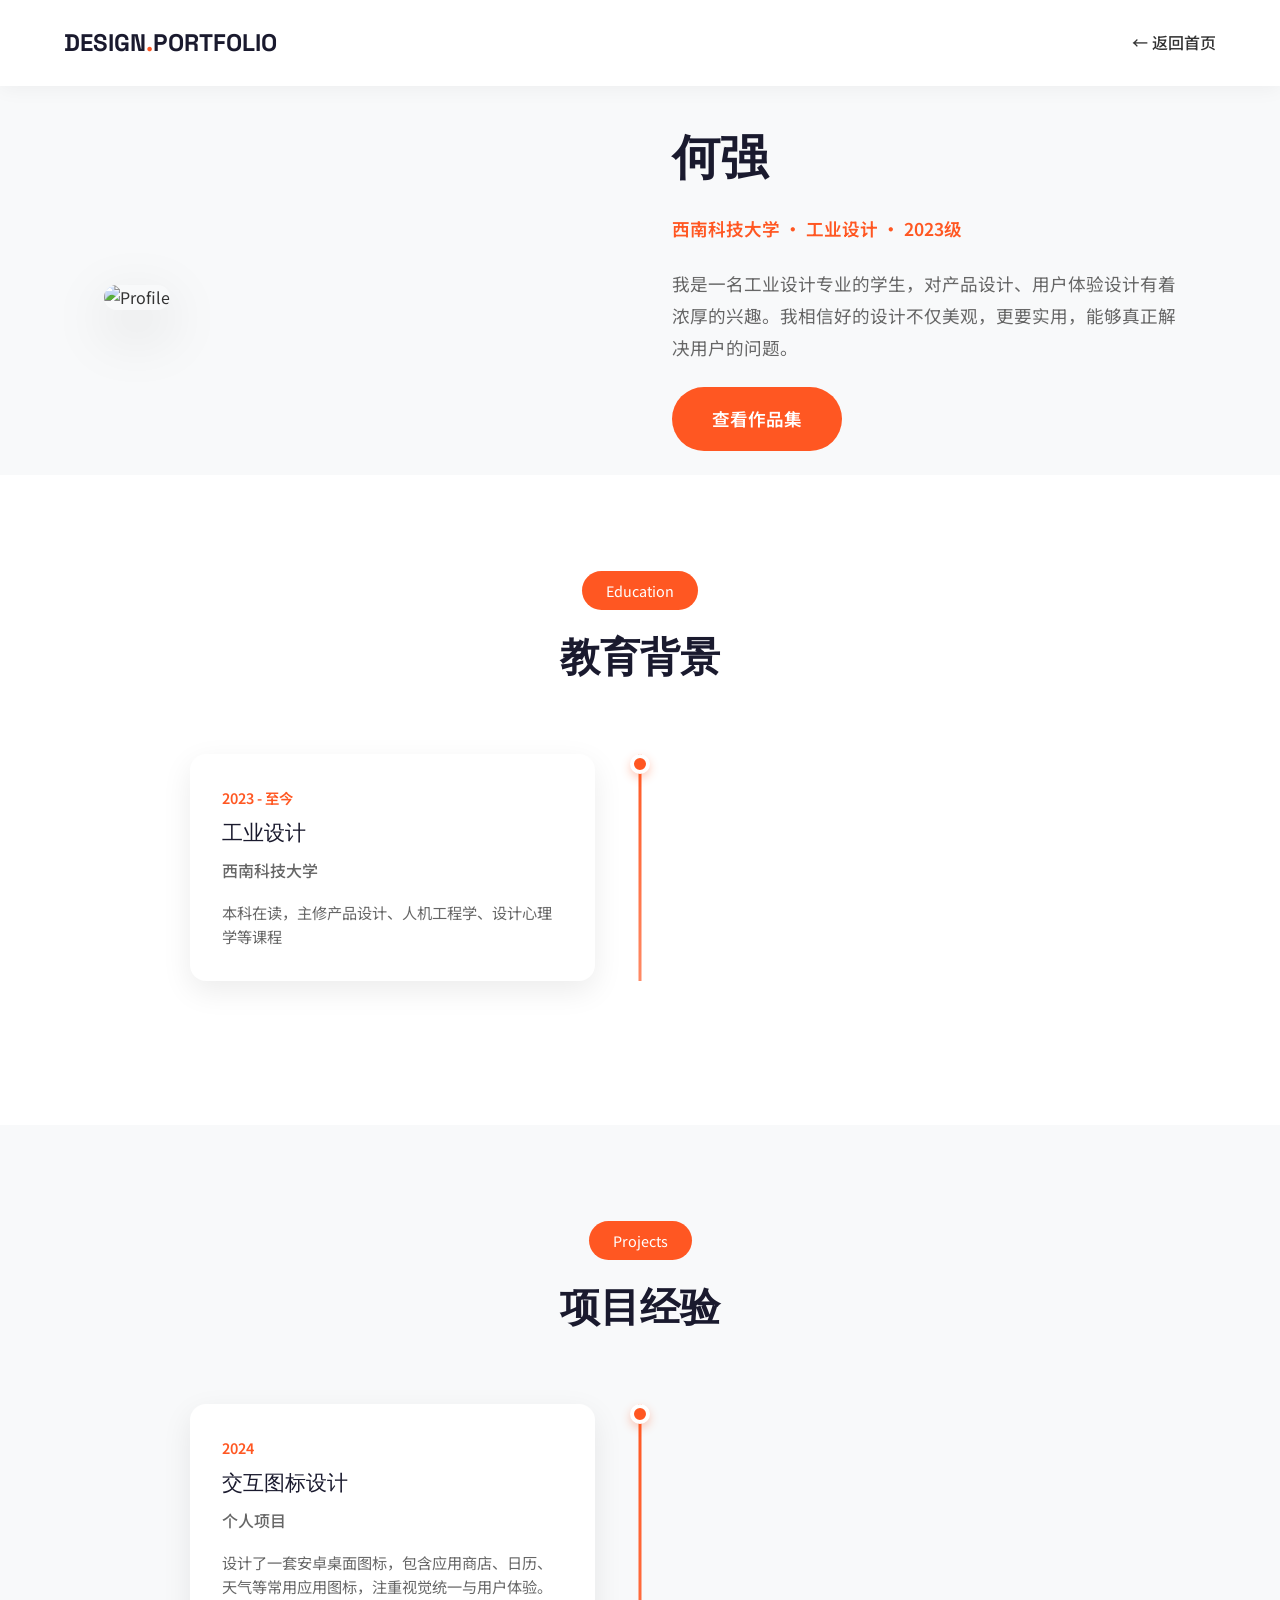
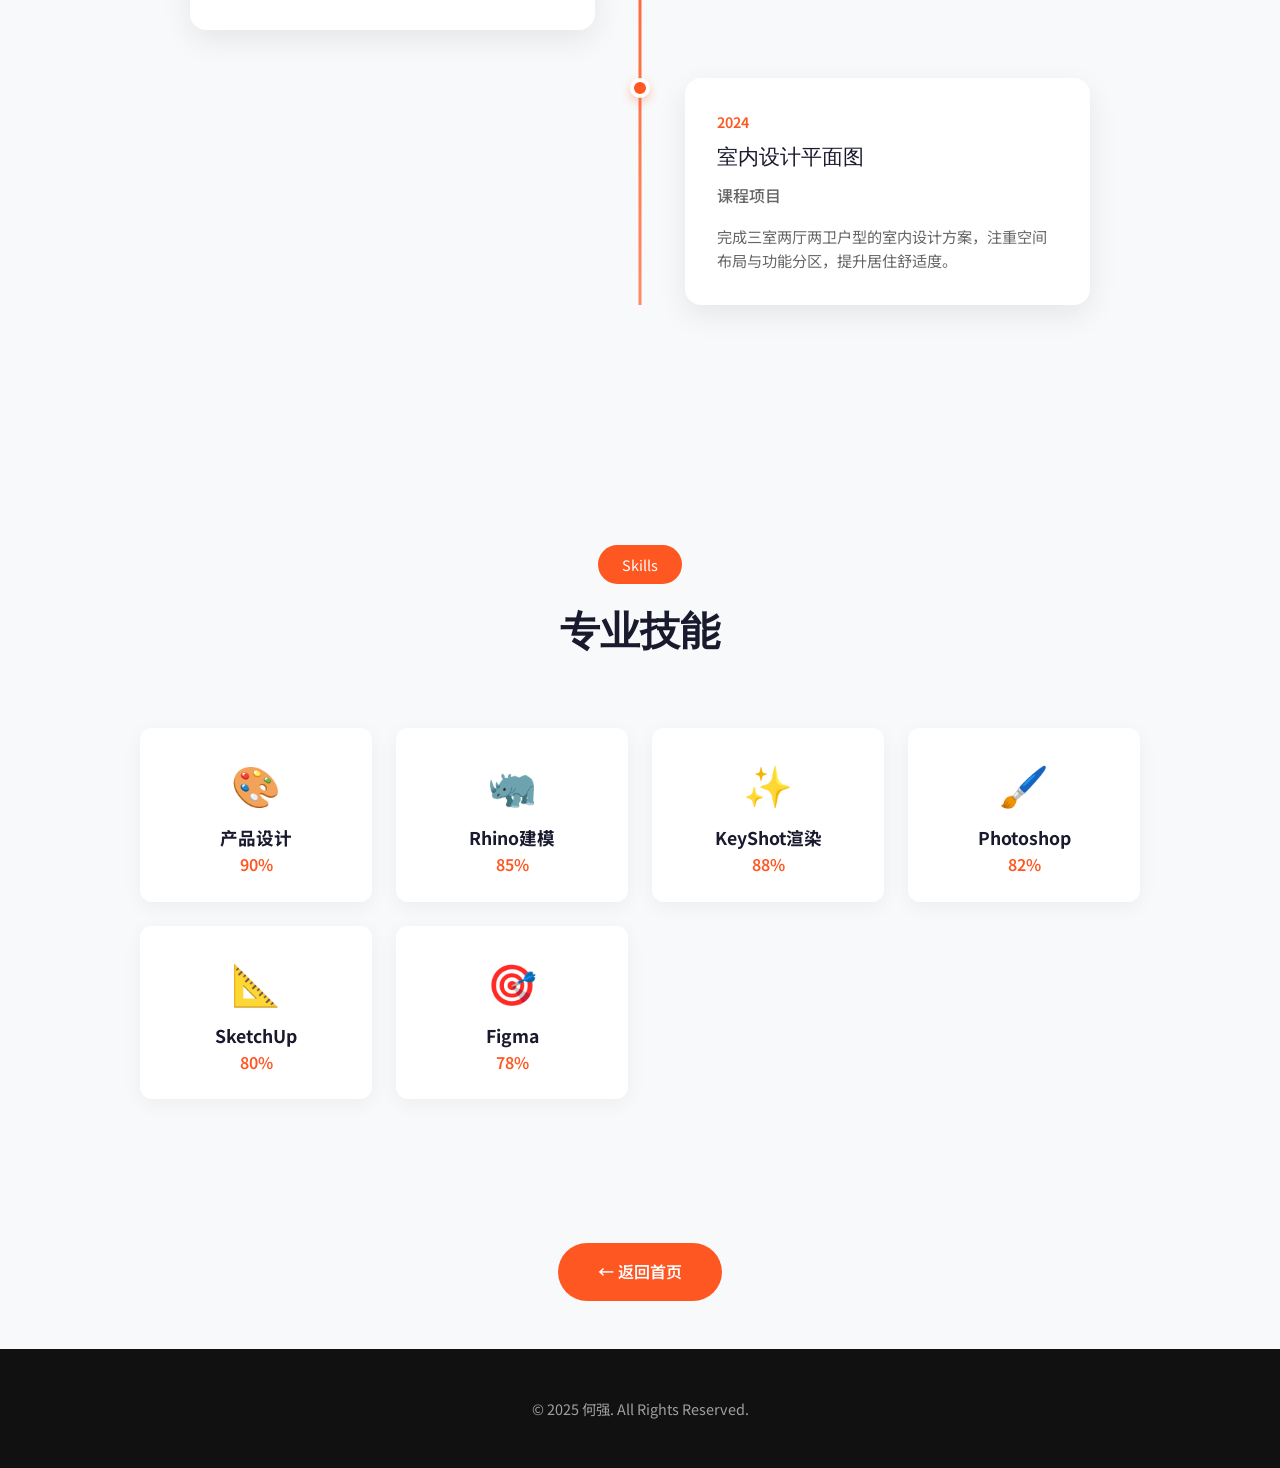
==== commit a6a24dda: "Add files via upload" ====
--- a/heqiang-portfolio/resume.html
+++ b/heqiang-portfolio/resume.html
@@ -74,33 +74,6 @@
         </div>
     </div>
     
-    <div class="section">
-        <div class="section-header">
-            <span class="section-tag">Awards</span>
-            <h2 class="section-title">获奖情况</h2>
-        </div>
-        <div class="awards-grid">
-            <div class="award-card">
-                <div class="award-icon">🏆</div>
-                <div class="award-title">校级优秀设计奖</div>
-                <div class="award-org">西南科技大学</div>
-                <div class="award-year">2024</div>
-            </div>
-            <div class="award-card">
-                <div class="award-icon">🥇</div>
-                <div class="award-title">设计大赛三等奖</div>
-                <div class="award-org">四川省工业设计协会</div>
-                <div class="award-year">2024</div>
-            </div>
-            <div class="award-card">
-                <div class="award-icon">📚</div>
-                <div class="award-title">校级奖学金</div>
-                <div class="award-org">西南科技大学</div>
-                <div class="award-year">2023-2024</div>
-            </div>
-        </div>
-    </div>
-    
     <div class="section" style="background:var(--secondary);">
         <div class="section-header">
             <span class="section-tag">Skills</span>
